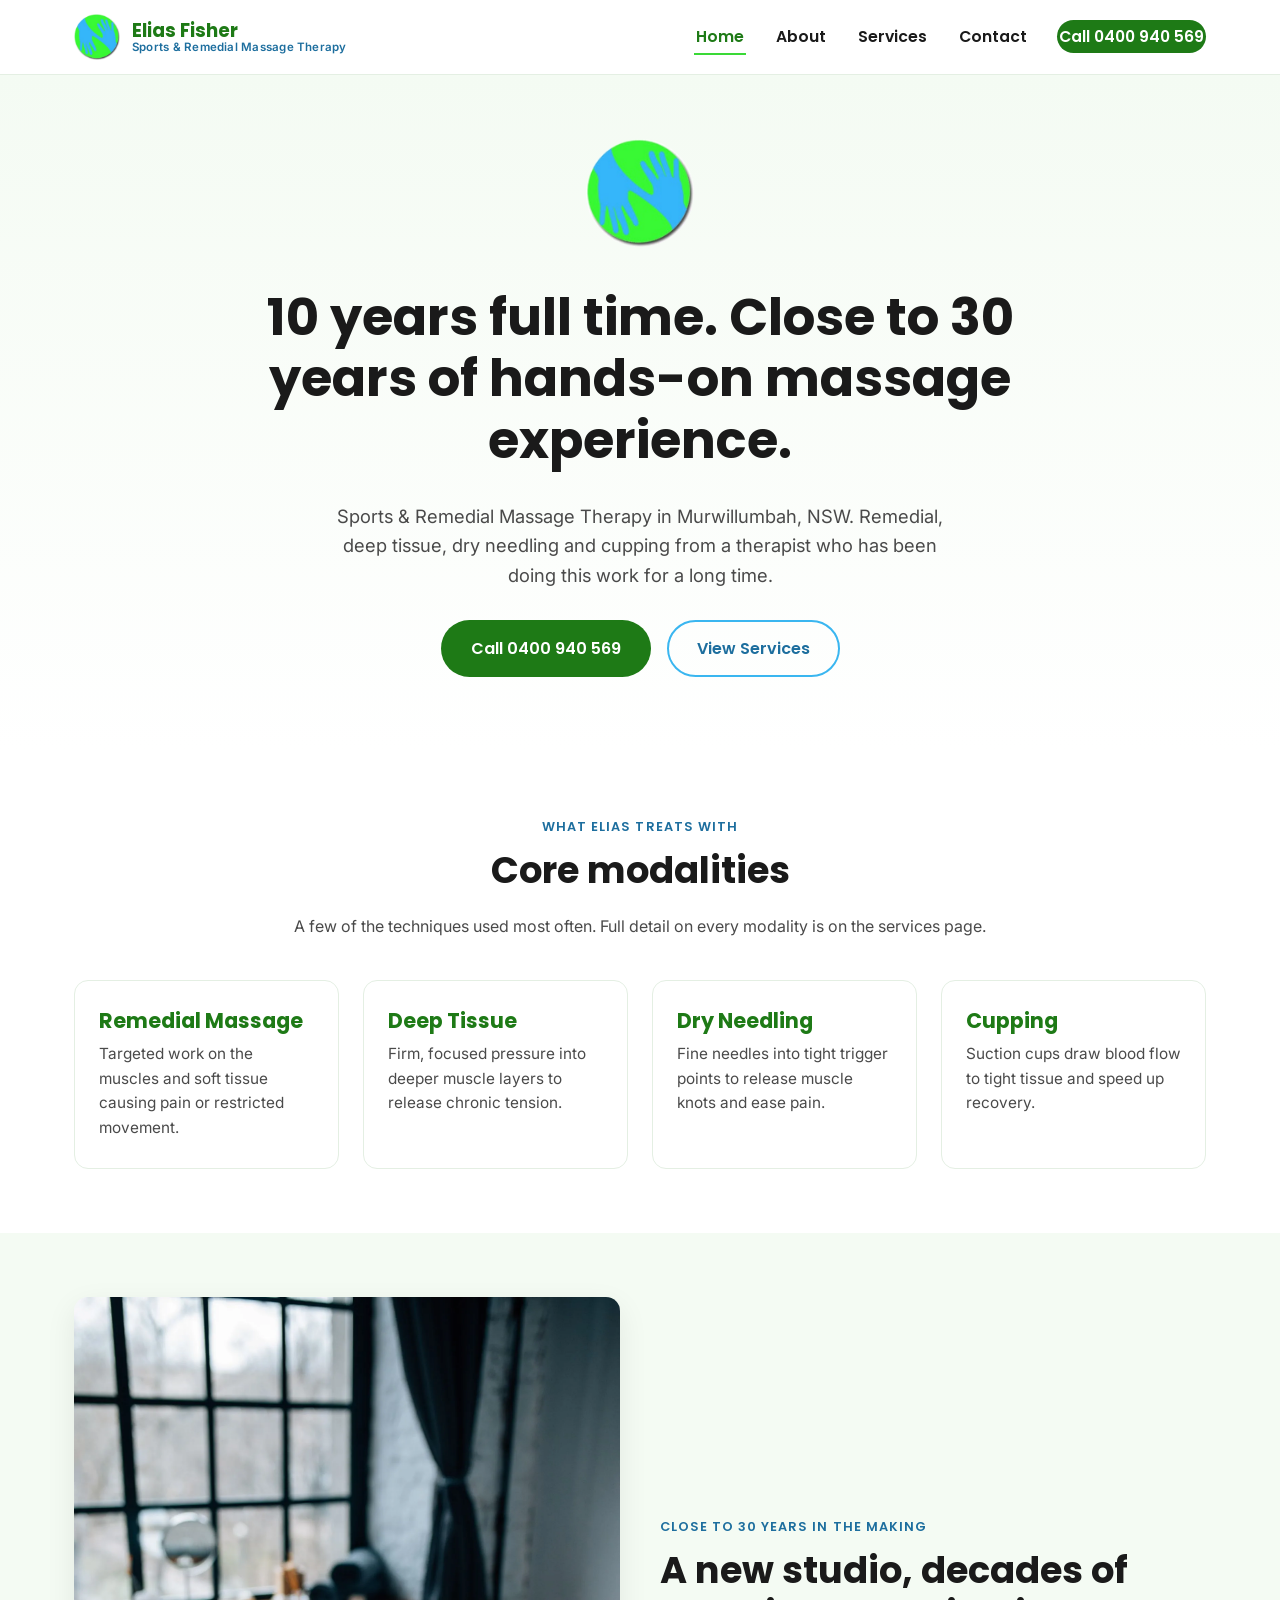
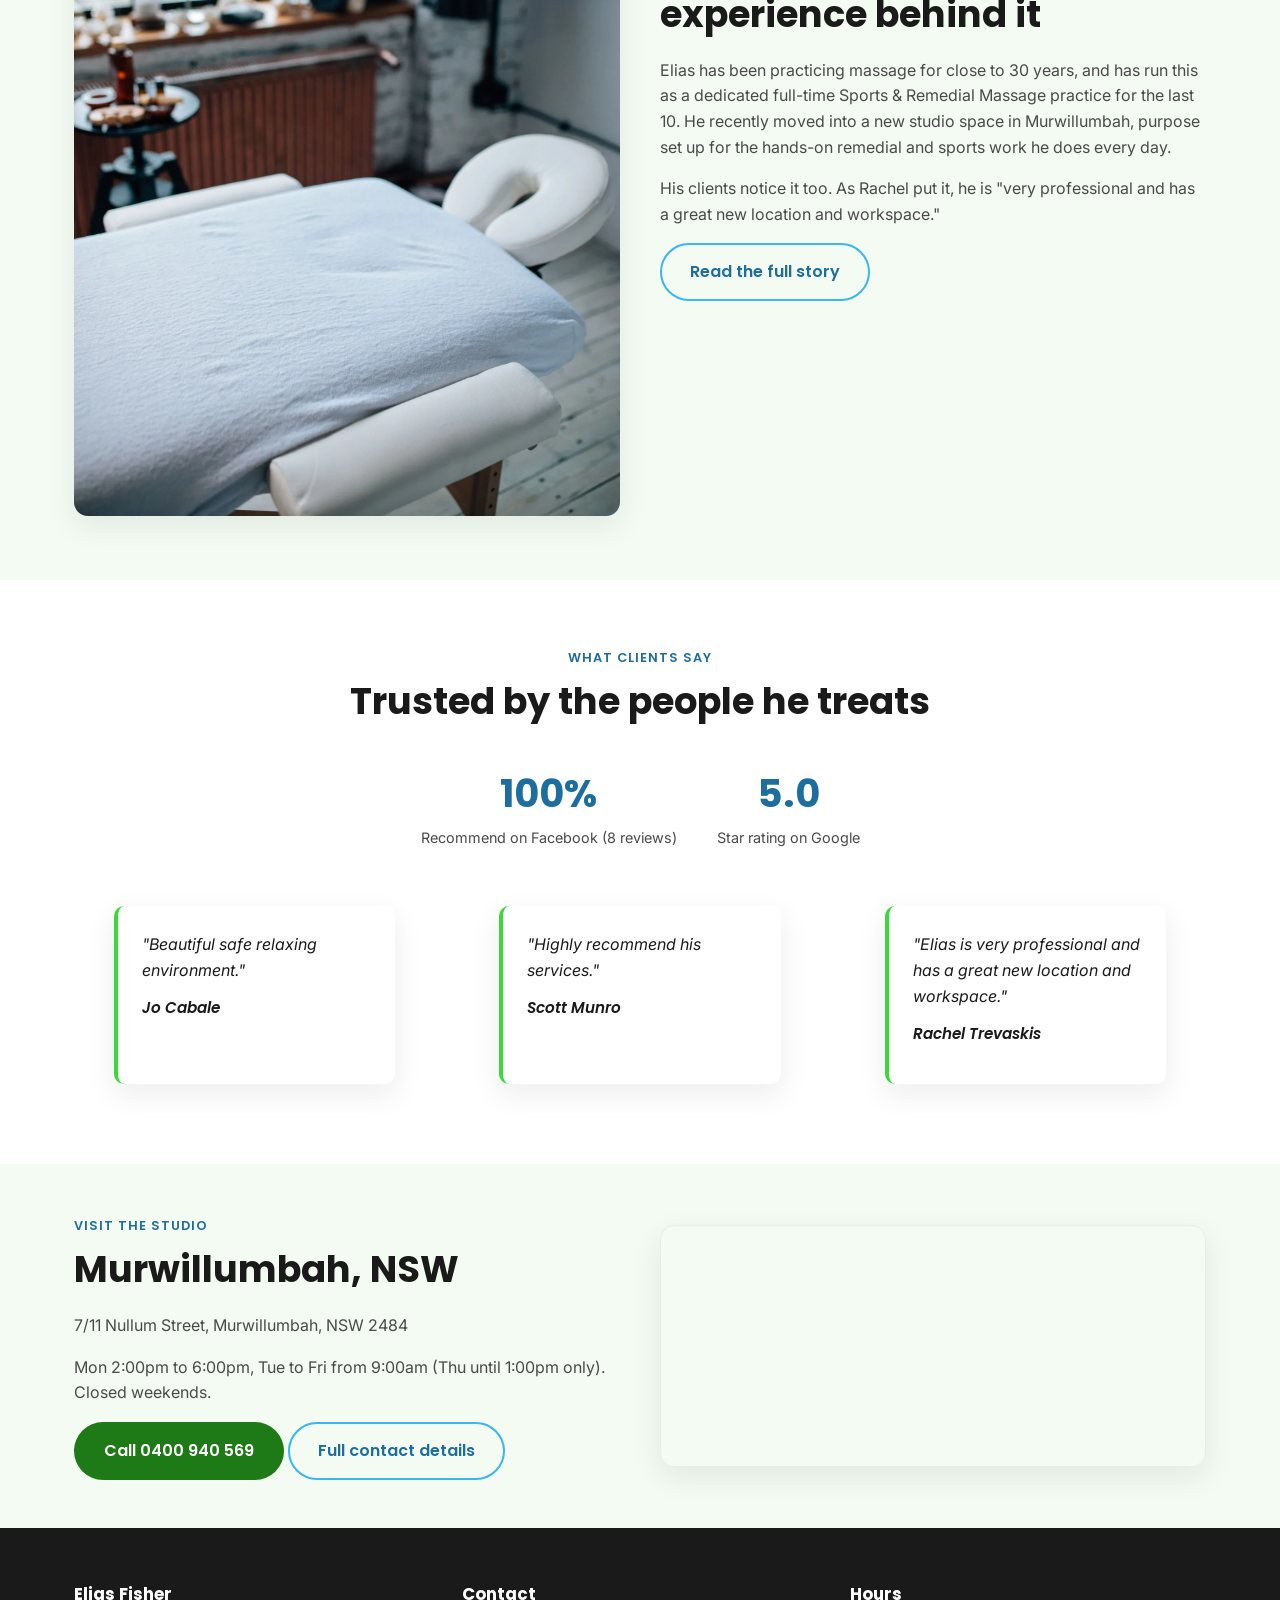
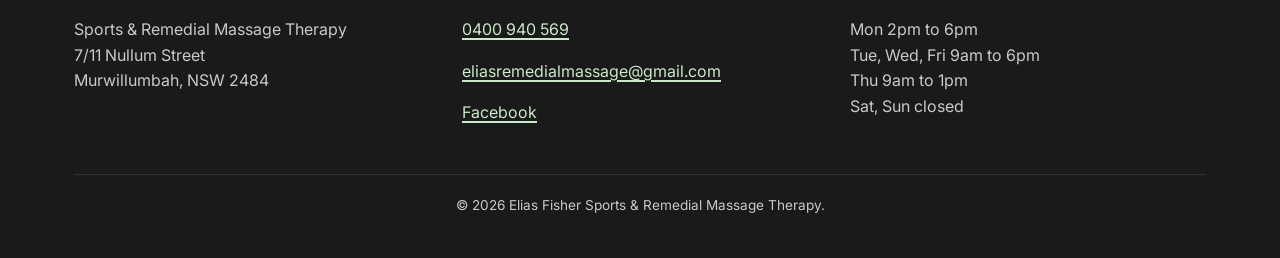
==== index.html @ 3f547693 "Build Elias Fisher Sports & Remedial Massage Therapy website Vanilla HTML/CSS/JS site (no framework," ====
<!DOCTYPE html>
<html lang="en-AU">
<head>
<meta charset="UTF-8">
<meta name="viewport" content="width=device-width, initial-scale=1.0">
<title>Elias Fisher Sports & Remedial Massage Therapy | Murwillumbah NSW</title>
<meta name="description" content="Close to 30 years of massage experience, the last 10 full time in Sports & Remedial Massage. Elias Fisher treats clients from his studio in Murwillumbah, NSW.">
<link rel="icon" href="images/favicon.ico" sizes="any">
<link rel="icon" href="images/logo-icon.png" type="image/png">

<meta property="og:title" content="Elias Fisher Sports & Remedial Massage Therapy">
<meta property="og:description" content="Close to 30 years of massage experience, the last 10 full time in Sports & Remedial Massage. Based in Murwillumbah, NSW.">
<meta property="og:image" content="images/deep-tissue-back-massage.jpg">
<meta property="og:type" content="website">
<meta property="og:locale" content="en_AU">

<link rel="preconnect" href="https://fonts.googleapis.com">
<link rel="preconnect" href="https://fonts.gstatic.com" crossorigin>
<link href="https://fonts.googleapis.com/css2?family=Poppins:wght@500;600;700&family=Inter:wght@400;500;600&display=swap" rel="stylesheet">
<link rel="stylesheet" href="styles.css">
</head>
<body>
<a class="skip-link" href="#main">Skip to main content</a>

<header class="site-header">
  <nav class="nav-bar" aria-label="Primary">
    <a class="brand" href="index.html">
      <img src="images/logo-icon.png" alt="Elias Fisher Sports & Remedial Massage Therapy hands icon" width="46" height="46">
      <span class="brand-text">
        <span class="brand-name">Elias Fisher</span>
        <span class="brand-tagline">Sports &amp; Remedial Massage Therapy</span>
      </span>
    </a>
    <button class="nav-toggle" aria-label="Open menu" aria-expanded="false" aria-controls="primary-menu">
      <span class="nav-toggle-bar"></span>
      <span class="nav-toggle-bar"></span>
      <span class="nav-toggle-bar"></span>
    </button>
    <ul class="nav-menu" id="primary-menu">
      <li><a href="index.html" aria-current="page">Home</a></li>
      <li><a href="about.html">About</a></li>
      <li><a href="services.html">Services</a></li>
      <li><a href="contact.html">Contact</a></li>
      <li><a class="nav-call" href="tel:+61400940569" data-phone-link>Call 0400 940 569</a></li>
    </ul>
  </nav>
</header>

<main id="main">

  <section class="hero">
    <div class="container hero-inner">
      <img class="hero-icon" src="images/logo-icon.png" alt="" width="108" height="108">
      <div>
        <h1>10 years full time. Close to 30 years of hands-on massage experience.</h1>
        <p class="hero-subhead">Sports &amp; Remedial Massage Therapy in Murwillumbah, NSW. Remedial, deep tissue, dry needling and cupping from a therapist who has been doing this work for a long time.</p>
        <div class="hero-actions">
          <a class="btn btn-primary" href="tel:+61400940569" data-phone-link>Call 0400 940 569</a>
          <a class="btn btn-secondary" href="services.html">View Services</a>
        </div>
      </div>
    </div>
  </section>

  <section aria-labelledby="modalities-heading">
    <div class="container">
      <div class="section-header reveal">
        <span class="eyebrow">What Elias treats with</span>
        <h2 id="modalities-heading">Core modalities</h2>
        <p>A few of the techniques used most often. Full detail on every modality is on the services page.</p>
      </div>
      <div class="card-grid">
        <a class="modality-card reveal" href="services.html#remedial-massage">
          <h3>Remedial Massage</h3>
          <p>Targeted work on the muscles and soft tissue causing pain or restricted movement.</p>
        </a>
        <a class="modality-card reveal" href="services.html#deep-tissue">
          <h3>Deep Tissue</h3>
          <p>Firm, focused pressure into deeper muscle layers to release chronic tension.</p>
        </a>
        <a class="modality-card reveal" href="services.html#dry-needling">
          <h3>Dry Needling</h3>
          <p>Fine needles into tight trigger points to release muscle knots and ease pain.</p>
        </a>
        <a class="modality-card reveal" href="services.html#cupping">
          <h3>Cupping</h3>
          <p>Suction cups draw blood flow to tight tissue and speed up recovery.</p>
        </a>
      </div>
    </div>
  </section>

  <section class="section-alt" aria-labelledby="story-heading">
    <div class="container split">
      <div class="split-media reveal">
        <picture>
          <source srcset="images/remedial-massage-studio-treatment-room.webp" type="image/webp">
          <img src="images/remedial-massage-studio-treatment-room.jpg" alt="Calm treatment room set up for a remedial massage session, with a covered massage table and treatment tools nearby" width="1600" height="2400" loading="lazy">
        </picture>
      </div>
      <div class="reveal">
        <span class="eyebrow">Close to 30 years in the making</span>
        <h2 id="story-heading">A new studio, decades of experience behind it</h2>
        <p>Elias has been practicing massage for close to 30 years, and has run this as a dedicated full-time Sports &amp; Remedial Massage practice for the last 10. He recently moved into a new studio space in Murwillumbah, purpose set up for the hands-on remedial and sports work he does every day.</p>
        <p>His clients notice it too. As Rachel put it, he is "very professional and has a great new location and workspace."</p>
        <a class="btn btn-secondary" href="about.html">Read the full story</a>
      </div>
    </div>
  </section>

  <section aria-labelledby="trust-heading">
    <div class="container">
      <div class="section-header reveal">
        <span class="eyebrow">What clients say</span>
        <h2 id="trust-heading">Trusted by the people he treats</h2>
      </div>
      <div class="trust-stats reveal">
        <div>
          <span class="trust-stat-number">100%</span>
          <span class="stat-label">Recommend on Facebook (8 reviews)</span>
        </div>
        <div>
          <span class="trust-stat-number">5.0</span>
          <span class="stat-label">Star rating on Google</span>
        </div>
      </div>
      <div class="quote-grid">
        <blockquote class="quote-card reveal">
          <p>"Beautiful safe relaxing environment."</p>
          <p class="quote-name">Jo Cabale</p>
        </blockquote>
        <blockquote class="quote-card reveal">
          <p>"Highly recommend his services."</p>
          <p class="quote-name">Scott Munro</p>
        </blockquote>
        <blockquote class="quote-card reveal">
          <p>"Elias is very professional and has a great new location and workspace."</p>
          <p class="quote-name">Rachel Trevaskis</p>
        </blockquote>
      </div>
    </div>
  </section>

  <section class="section-alt section-tight" aria-labelledby="visit-heading">
    <div class="container split">
      <div class="reveal">
        <span class="eyebrow">Visit the studio</span>
        <h2 id="visit-heading">Murwillumbah, NSW</h2>
        <p>7/11 Nullum Street, Murwillumbah, NSW 2484</p>
        <p>Mon 2:00pm to 6:00pm, Tue to Fri from 9:00am (Thu until 1:00pm only). Closed weekends.</p>
        <a class="btn btn-primary" href="tel:+61400940569" data-phone-link>Call 0400 940 569</a>
        <a class="btn btn-secondary" href="contact.html">Full contact details</a>
      </div>
      <div class="split-media map-frame-wrap map-small reveal">
        <iframe
          src="https://www.google.com/maps?q=7-11+Nullum+Street,+Murwillumbah,+NSW,+2484&output=embed"
          title="Map showing Elias Fisher Sports & Remedial Massage Therapy studio location"
          loading="lazy"
          referrerpolicy="no-referrer-when-downgrade"></iframe>
      </div>
    </div>
  </section>

</main>

<footer class="site-footer">
  <div class="container">
    <div class="footer-grid">
      <div>
        <h3>Elias Fisher</h3>
        <p>Sports &amp; Remedial Massage Therapy<br>7/11 Nullum Street<br>Murwillumbah, NSW 2484</p>
      </div>
      <div>
        <h3>Contact</h3>
        <p><a href="tel:+61400940569" data-phone-link>0400 940 569</a></p>
        <p><a href="mailto:eliasremedialmassage@gmail.com">eliasremedialmassage@gmail.com</a></p>
        <p><a href="https://www.facebook.com/EliasRemedialMassage" target="_blank" rel="noopener">Facebook</a></p>
      </div>
      <div>
        <h3>Hours</h3>
        <p>Mon 2pm to 6pm<br>Tue, Wed, Fri 9am to 6pm<br>Thu 9am to 1pm<br>Sat, Sun closed</p>
      </div>
    </div>
    <div class="footer-bottom">
      <p>&copy; 2026 Elias Fisher Sports &amp; Remedial Massage Therapy.</p>
    </div>
  </div>
</footer>

<script src="main.js"></script>
</body>
</html>
---- styles.css ----
/* Elias Fisher Sports & Remedial Massage Therapy
   Colors sampled directly from the client's branded graphic (elias fisher.jpg):
   icon blue ~#35B6FA, pattern/headline green ~#3FEB3D. Deep variants are
   darkened for WCAG AA text contrast on white (checked, both pass 4.5:1+). */
:root {
  --green-primary: #3AD936;
  --green-deep: #1E7A16;
  --blue-primary: #3AB6F0;
  --blue-deep: #1D6E9E;
  --white: #FFFFFF;
  --charcoal: #1A1A1A;
  --charcoal-soft: #4A4A4A;
  --border-soft: #E4EFE3;
  --surface-tint: #F4FBF3;

  --font-heading: 'Poppins', sans-serif;
  --font-body: 'Inter', sans-serif;

  --max-width: 1180px;
  --radius: 14px;
  --shadow-soft: 0 10px 30px rgba(26, 26, 26, 0.08);
  --transition-fast: 0.2s ease;
}

*, *::before, *::after {
  box-sizing: border-box;
}

html {
  scroll-behavior: smooth;
}

@media (prefers-reduced-motion: reduce) {
  html {
    scroll-behavior: auto;
  }
  *, *::before, *::after {
    animation-duration: 0.001ms !important;
    animation-iteration-count: 1 !important;
    transition-duration: 0.001ms !important;
    scroll-behavior: auto !important;
  }
}

body {
  margin: 0;
  font-family: var(--font-body);
  color: var(--charcoal);
  background: var(--white);
  line-height: 1.6;
  -webkit-font-smoothing: antialiased;
}

h1, h2, h3, h4 {
  font-family: var(--font-heading);
  line-height: 1.2;
  margin: 0 0 0.6em;
  color: var(--charcoal);
}

h1 { font-size: clamp(2.1rem, 4vw, 3.2rem); }
h2 { font-size: clamp(1.6rem, 3vw, 2.3rem); }
h3 { font-size: 1.3rem; }

p {
  margin: 0 0 1em;
  color: var(--charcoal-soft);
}

a {
  color: var(--blue-deep);
  text-decoration-thickness: 2px;
  text-underline-offset: 3px;
}

a:hover {
  color: var(--green-deep);
}

img {
  max-width: 100%;
  display: block;
}

ul {
  padding-left: 1.2em;
}

.container {
  max-width: var(--max-width);
  margin: 0 auto;
  padding: 0 24px;
}

/* Focus states: never suppressed */
a:focus-visible,
button:focus-visible,
input:focus-visible {
  outline: 3px solid var(--blue-deep);
  outline-offset: 3px;
  border-radius: 4px;
}

/* Skip link */
.skip-link {
  position: absolute;
  left: -999px;
  top: auto;
  background: var(--charcoal);
  color: var(--white);
  padding: 12px 20px;
  z-index: 1000;
  border-radius: 0 0 8px 0;
}

.skip-link:focus {
  left: 0;
  top: 0;
}

/* ---------- Buttons ---------- */
.btn {
  display: inline-flex;
  align-items: center;
  justify-content: center;
  gap: 8px;
  padding: 14px 28px;
  border-radius: 999px;
  font-family: var(--font-heading);
  font-weight: 600;
  font-size: 1rem;
  text-decoration: none;
  border: 2px solid transparent;
  cursor: pointer;
  transition: transform var(--transition-fast), box-shadow var(--transition-fast);
}

.btn:hover {
  transform: translateY(-2px);
  box-shadow: var(--shadow-soft);
}

.btn-primary {
  background: var(--green-deep);
  color: var(--white);
}

.btn-primary:hover {
  color: var(--white);
  background: #196512;
}

.btn-secondary {
  background: transparent;
  color: var(--blue-deep);
  border-color: var(--blue-primary);
}

.btn-secondary:hover {
  color: var(--blue-deep);
  background: rgba(58, 182, 240, 0.1);
}

@media (prefers-reduced-motion: reduce) {
  .btn:hover {
    transform: none;
  }
}

/* ---------- Header / Nav ---------- */
.site-header {
  position: sticky;
  top: 0;
  z-index: 100;
  background: var(--white);
  border-bottom: 1px solid var(--border-soft);
}

.nav-bar {
  display: flex;
  align-items: center;
  justify-content: space-between;
  padding: 14px 24px;
  max-width: var(--max-width);
  margin: 0 auto;
}

.brand {
  display: flex;
  align-items: center;
  gap: 12px;
  text-decoration: none;
}

.brand img {
  width: 46px;
  height: 46px;
}

.brand-text {
  display: flex;
  flex-direction: column;
  line-height: 1.1;
}

.brand-name {
  font-family: var(--font-heading);
  font-weight: 700;
  font-size: 1.15rem;
  color: var(--green-deep);
}

.brand-tagline {
  font-family: var(--font-body);
  font-size: 0.72rem;
  font-weight: 600;
  color: var(--blue-deep);
  letter-spacing: 0.02em;
}

.nav-toggle {
  display: none;
  background: none;
  border: 2px solid var(--border-soft);
  border-radius: 8px;
  padding: 8px 10px;
  cursor: pointer;
}

.nav-toggle-bar {
  display: block;
  width: 24px;
  height: 2px;
  background: var(--charcoal);
  margin: 5px 0;
  transition: transform var(--transition-fast), opacity var(--transition-fast);
}

.nav-toggle[aria-expanded="true"] .nav-toggle-bar:nth-child(1) {
  transform: translateY(7px) rotate(45deg);
}
.nav-toggle[aria-expanded="true"] .nav-toggle-bar:nth-child(2) {
  opacity: 0;
}
.nav-toggle[aria-expanded="true"] .nav-toggle-bar:nth-child(3) {
  transform: translateY(-7px) rotate(-45deg);
}

.nav-menu {
  display: flex;
  align-items: center;
  gap: 28px;
  list-style: none;
  margin: 0;
  padding: 0;
}

.nav-menu a {
  color: var(--charcoal);
  text-decoration: none;
  font-weight: 600;
  font-family: var(--font-heading);
  font-size: 0.98rem;
  padding: 6px 2px;
  border-bottom: 2px solid transparent;
}

.nav-menu a:hover,
.nav-menu a[aria-current="page"] {
  color: var(--green-deep);
  border-bottom-color: var(--green-primary);
}

.nav-call {
  background: var(--green-deep);
  color: var(--white) !important;
  padding: 10px 20px;
  border-radius: 999px;
  border-bottom: none !important;
}

.nav-call:hover {
  background: #196512;
  color: var(--white) !important;
}

@media (max-width: 860px) {
  .nav-toggle {
    display: block;
  }

  .nav-menu {
    position: absolute;
    top: 100%;
    left: 0;
    right: 0;
    background: var(--white);
    flex-direction: column;
    align-items: stretch;
    gap: 0;
    border-bottom: 1px solid var(--border-soft);
    box-shadow: var(--shadow-soft);
    max-height: 0;
    overflow: hidden;
    transition: max-height var(--transition-fast);
  }

  .nav-menu.is-open {
    max-height: 420px;
  }

  .nav-menu li {
    border-top: 1px solid var(--border-soft);
  }

  .nav-menu a {
    display: block;
    padding: 16px 24px;
  }

  .nav-call {
    margin: 16px 24px;
    text-align: center;
  }
}

/* ---------- Hero ---------- */
.hero {
  background: linear-gradient(180deg, var(--surface-tint) 0%, var(--white) 100%);
  padding: 64px 0 72px;
}

.hero-inner {
  display: grid;
  grid-template-columns: 1fr;
  gap: 32px;
  align-items: center;
  text-align: center;
}

.hero-icon {
  width: 108px;
  height: 108px;
  margin: 0 auto 8px;
}

.hero-wordmark {
  font-family: var(--font-heading);
  font-weight: 700;
  line-height: 1.05;
}

.hero-wordmark .word-green {
  color: var(--green-deep);
}

.hero-wordmark .word-blue {
  color: var(--blue-deep);
}

.hero h1 {
  max-width: 780px;
  margin-left: auto;
  margin-right: auto;
}

.hero-subhead {
  font-size: 1.15rem;
  max-width: 620px;
  margin: 0 auto 1.6em;
  color: var(--charcoal-soft);
}

.hero-actions {
  display: flex;
  gap: 16px;
  justify-content: center;
  flex-wrap: wrap;
}

/* ---------- Sections ---------- */
section {
  padding: 64px 0;
}

.section-tight {
  padding: 48px 0;
}

.section-header {
  max-width: 700px;
  margin: 0 auto 40px;
  text-align: center;
}

.section-alt {
  background: var(--surface-tint);
}

/* Scroll reveal */
.reveal {
  opacity: 0;
  transform: translateY(24px);
  transition: opacity 0.6s ease, transform 0.6s ease;
}

.reveal.is-visible {
  opacity: 1;
  transform: translateY(0);
}

@media (prefers-reduced-motion: reduce) {
  .reveal {
    opacity: 1;
    transform: none;
    transition: none;
  }
}

/* ---------- Modality / service strip cards ---------- */
.card-grid {
  display: grid;
  grid-template-columns: repeat(auto-fit, minmax(220px, 1fr));
  gap: 24px;
}

.modality-card {
  background: var(--white);
  border: 1px solid var(--border-soft);
  border-radius: var(--radius);
  padding: 28px 24px;
  text-decoration: none;
  color: var(--charcoal);
  display: block;
  transition: transform var(--transition-fast), box-shadow var(--transition-fast), border-color var(--transition-fast);
}

.modality-card:hover {
  transform: translateY(-4px);
  box-shadow: var(--shadow-soft);
  border-color: var(--green-primary);
  color: var(--charcoal);
}

.modality-card h3 {
  color: var(--green-deep);
  margin-bottom: 0.4em;
}

.modality-card p {
  margin-bottom: 0;
  font-size: 0.96rem;
}

@media (prefers-reduced-motion: reduce) {
  .modality-card:hover {
    transform: none;
  }
}

/* ---------- Story / about split ---------- */
.split {
  display: grid;
  grid-template-columns: 1fr;
  gap: 40px;
  align-items: center;
}

@media (min-width: 860px) {
  .split {
    grid-template-columns: 1fr 1fr;
  }

  .split.split-reverse .split-media {
    order: 2;
  }
}

.split-media img {
  border-radius: var(--radius);
  box-shadow: var(--shadow-soft);
  width: 100%;
  height: auto;
  object-fit: cover;
}

.stat-row {
  display: flex;
  gap: 32px;
  margin: 24px 0;
  flex-wrap: wrap;
}

.stat-row-centered {
  justify-content: center;
}

.section-header-tight {
  margin-bottom: 24px;
}

.mt-lg {
  margin-top: 40px;
}

.stat {
  min-width: 120px;
}

.stat-number {
  font-family: var(--font-heading);
  font-weight: 700;
  font-size: 2.2rem;
  color: var(--green-deep);
  display: block;
}

.stat-label {
  font-size: 0.9rem;
  color: var(--charcoal-soft);
}

/* ---------- Testimonials ---------- */
.trust-stats {
  display: flex;
  gap: 40px;
  justify-content: center;
  flex-wrap: wrap;
  margin-bottom: 40px;
  text-align: center;
}

.trust-stat-number {
  font-family: var(--font-heading);
  font-weight: 700;
  font-size: 2.4rem;
  color: var(--blue-deep);
  display: block;
}

.quote-grid {
  display: grid;
  grid-template-columns: repeat(auto-fit, minmax(260px, 1fr));
  gap: 24px;
}

.quote-card {
  background: var(--white);
  border-left: 4px solid var(--green-primary);
  border-radius: 10px;
  padding: 26px 24px;
  box-shadow: var(--shadow-soft);
}

.quote-card p {
  font-style: italic;
  color: var(--charcoal);
  margin-bottom: 0.8em;
}

.quote-name {
  font-family: var(--font-heading);
  font-weight: 600;
  font-size: 0.95rem;
  color: var(--blue-deep);
}

/* ---------- Service detail blocks (services.html) ---------- */
.service-block {
  border-top: 1px solid var(--border-soft);
  padding: 36px 0;
  scroll-margin-top: 100px;
}

.service-block:first-of-type {
  border-top: none;
}

.condition-list {
  display: grid;
  grid-template-columns: repeat(auto-fit, minmax(200px, 1fr));
  gap: 14px 24px;
  list-style: none;
  padding: 0;
  margin: 24px 0 0;
}

.condition-list li {
  background: var(--white);
  border: 1px solid var(--border-soft);
  border-radius: 10px;
  padding: 14px 18px;
  font-weight: 600;
  color: var(--green-deep);
  font-family: var(--font-heading);
  font-size: 0.95rem;
}

/* ---------- Contact page ---------- */
.contact-grid {
  display: grid;
  grid-template-columns: 1fr;
  gap: 40px;
}

@media (min-width: 860px) {
  .contact-grid {
    grid-template-columns: 1fr 1fr;
  }
}

.contact-detail {
  display: flex;
  gap: 14px;
  margin-bottom: 20px;
  align-items: flex-start;
}

.contact-detail-label {
  font-family: var(--font-heading);
  font-weight: 700;
  color: var(--green-deep);
  min-width: 90px;
}

.hours-table {
  width: 100%;
  border-collapse: collapse;
  margin-top: 12px;
}

.hours-table th,
.hours-table td {
  text-align: left;
  padding: 10px 12px;
  border-bottom: 1px solid var(--border-soft);
  font-size: 0.96rem;
}

.hours-table th {
  font-family: var(--font-heading);
  color: var(--charcoal);
}

.hours-table td.closed {
  color: var(--charcoal-soft);
}

.map-frame-wrap {
  border-radius: var(--radius);
  overflow: hidden;
  box-shadow: var(--shadow-soft);
  border: 1px solid var(--border-soft);
}

.map-frame-wrap iframe {
  width: 100%;
  height: 360px;
  border: 0;
  display: block;
}

.map-frame-wrap.map-small iframe {
  height: 240px;
}

/* ---------- Footer ---------- */
.site-footer {
  background: var(--charcoal);
  color: #E8E8E8;
  padding: 56px 0 28px;
}

.footer-grid {
  display: grid;
  grid-template-columns: 1fr;
  gap: 32px;
  margin-bottom: 32px;
}

@media (min-width: 700px) {
  .footer-grid {
    grid-template-columns: repeat(3, 1fr);
  }
}

.site-footer h3 {
  color: var(--white);
  font-size: 1.05rem;
  margin-bottom: 0.8em;
}

.site-footer a {
  color: #C9E9C7;
}

.site-footer a:hover {
  color: var(--green-primary);
}

.site-footer p {
  color: #C9C9C9;
}

.footer-bottom {
  border-top: 1px solid #333;
  padding-top: 20px;
  font-size: 0.85rem;
  color: #999;
  text-align: center;
}

/* ---------- Utility ---------- */
.text-center {
  text-align: center;
}

.mt-0 { margin-top: 0; }

.eyebrow {
  display: inline-block;
  font-family: var(--font-heading);
  font-weight: 600;
  font-size: 0.8rem;
  letter-spacing: 0.08em;
  text-transform: uppercase;
  color: var(--blue-deep);
  margin-bottom: 0.8em;
}
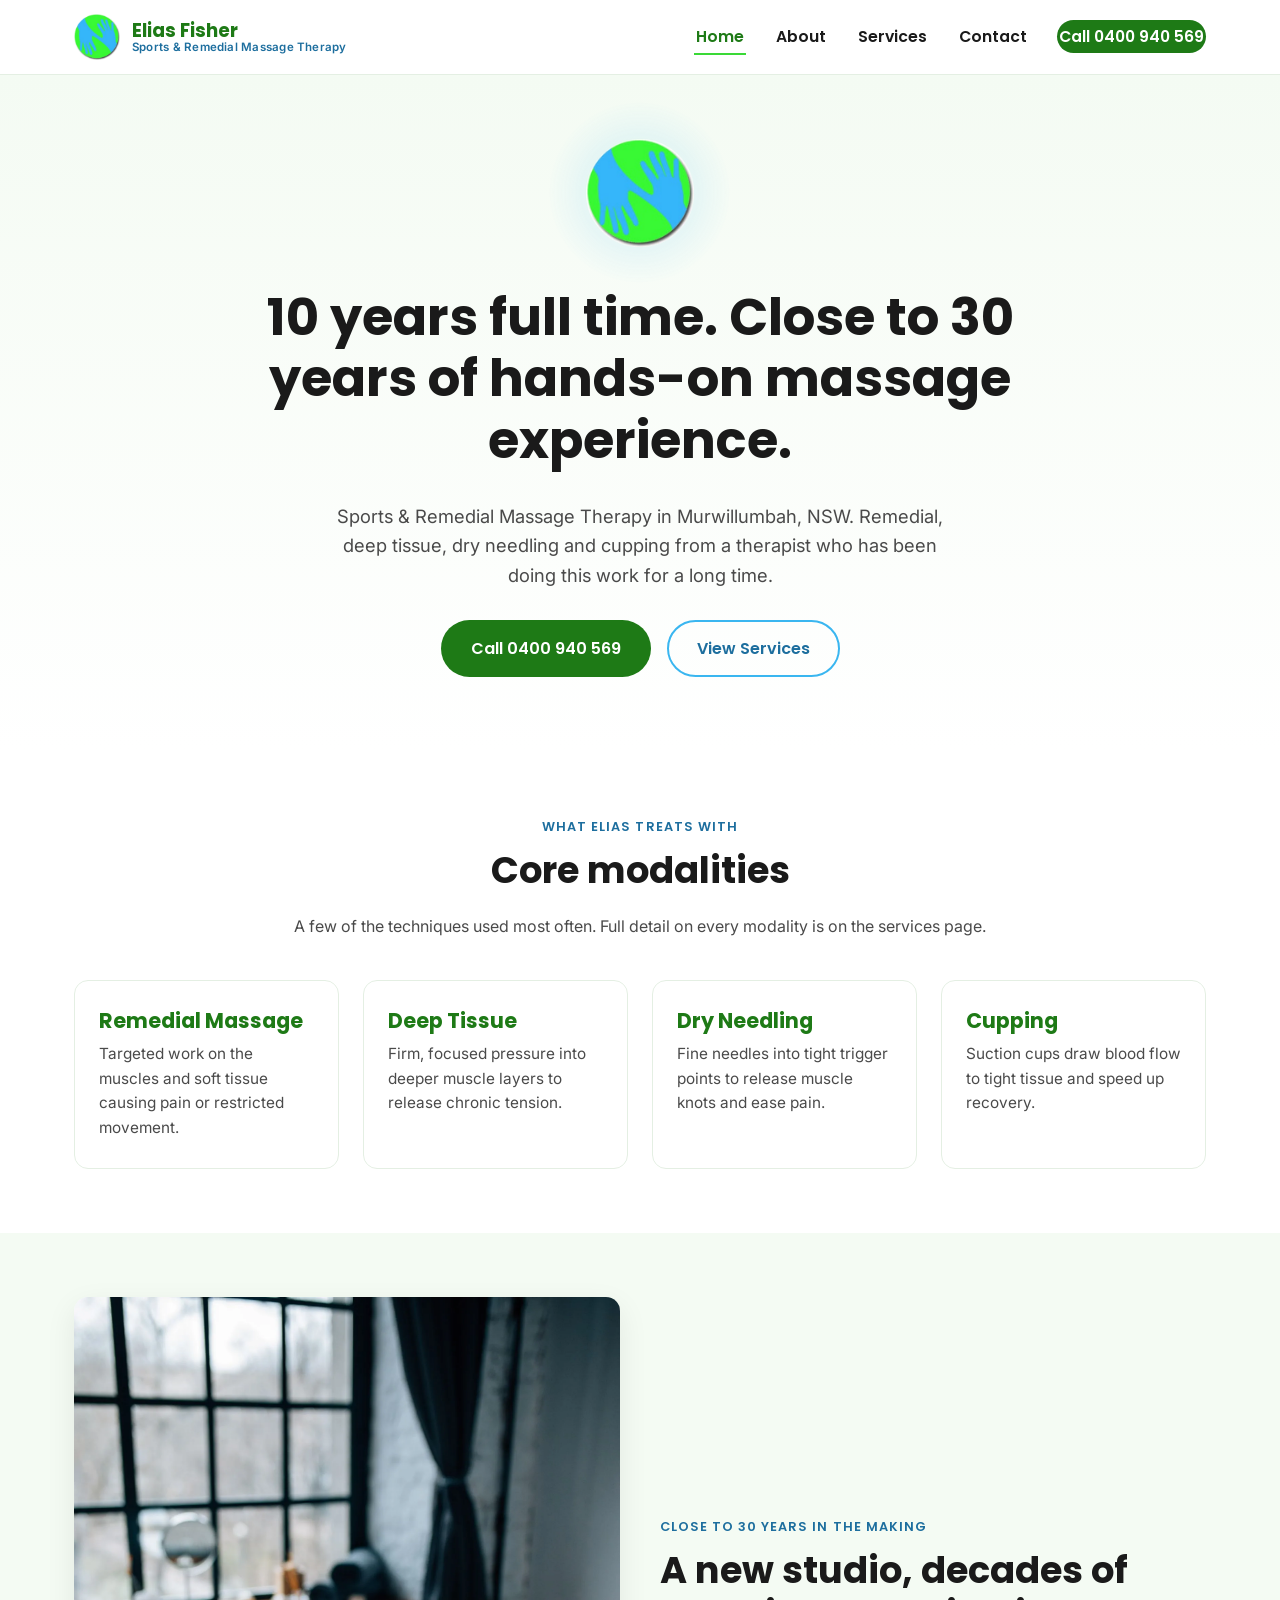
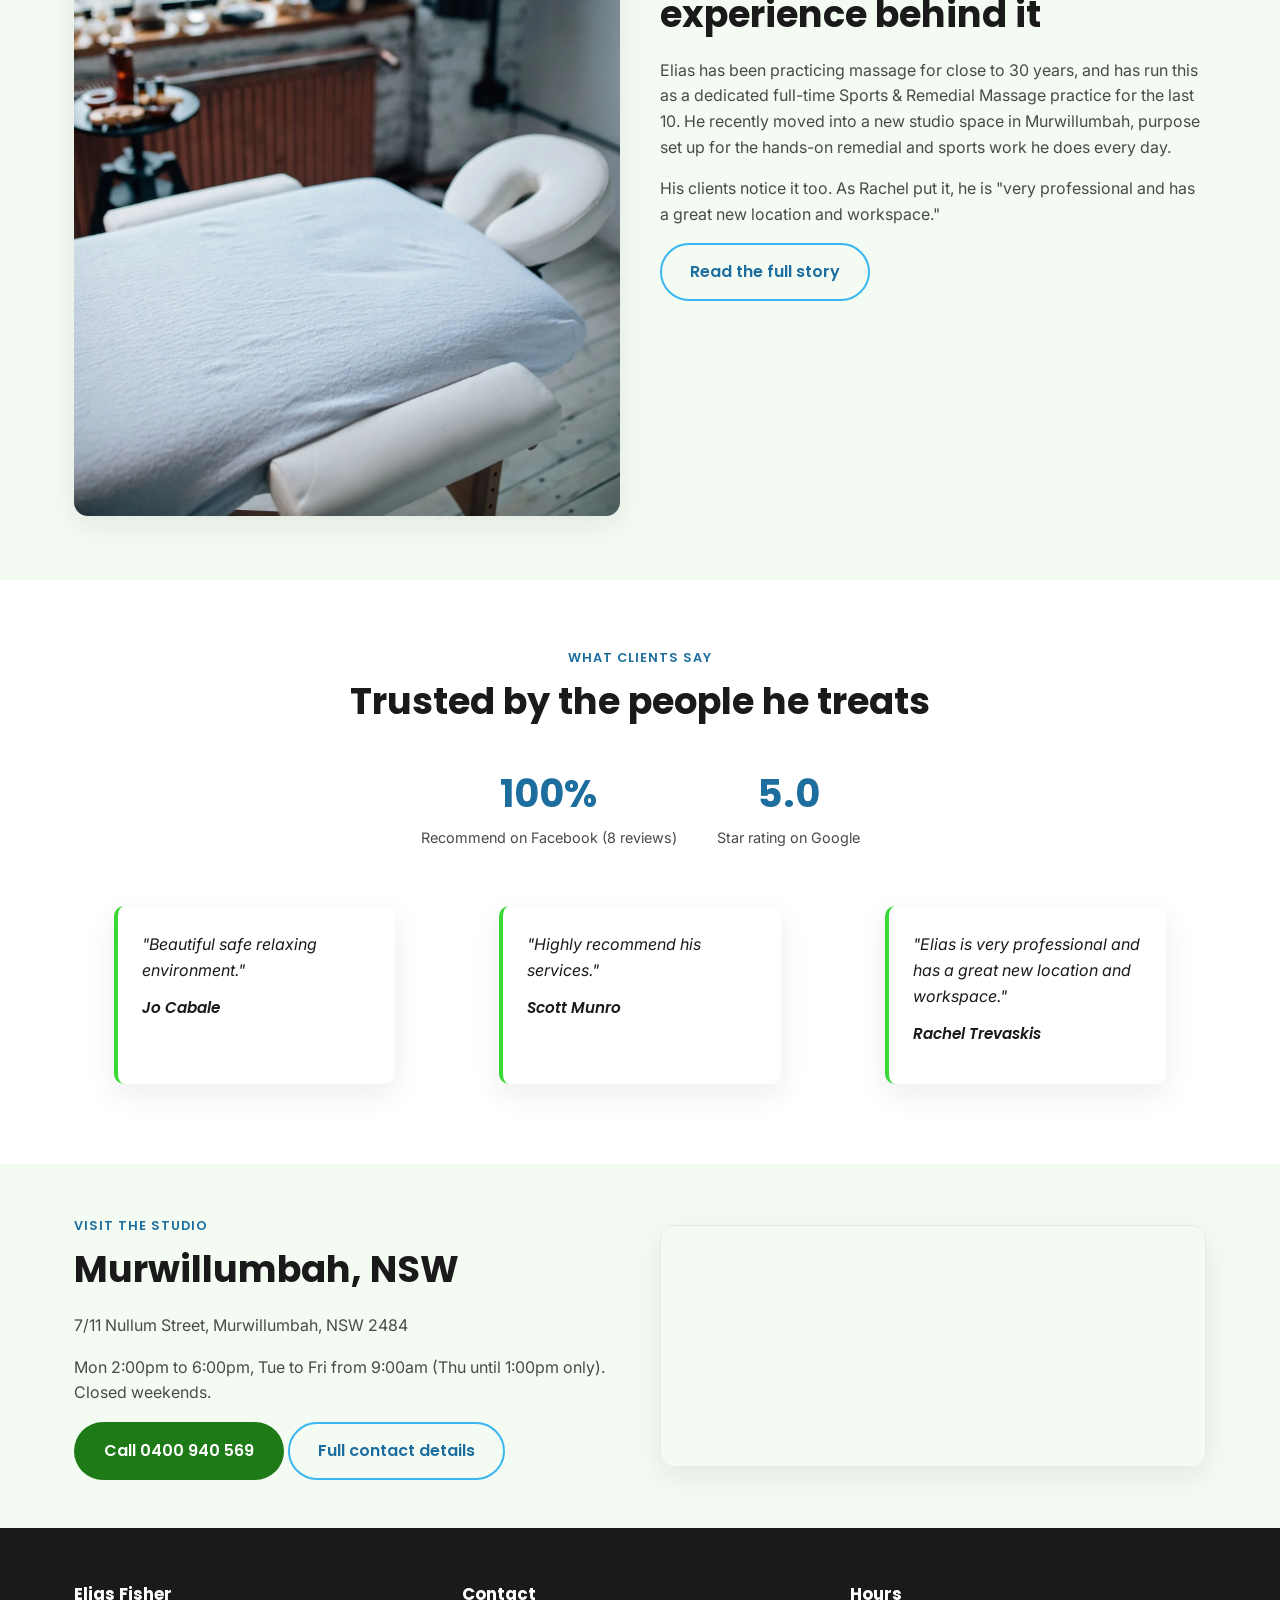
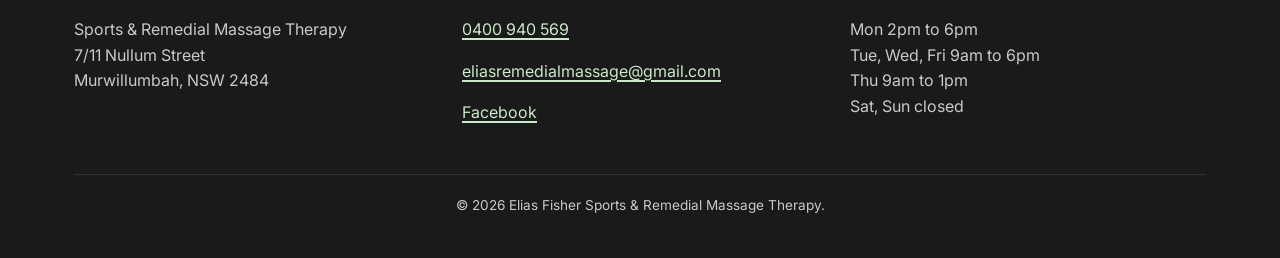
==== commit 680e7f3b: "Add subtle hero entrance animation Icon blooms in with a soft muted halo, then headline, subhead and" ====
--- a/index.html
+++ b/index.html
@@ -50,7 +50,10 @@
 
   <section class="hero">
     <div class="container hero-inner">
-      <img class="hero-icon" src="images/logo-icon.png" alt="" width="108" height="108">
+      <div class="hero-icon-wrap">
+        <span class="hero-halo" aria-hidden="true"></span>
+        <img class="hero-icon" src="images/logo-icon.png" alt="" width="108" height="108">
+      </div>
       <div>
         <h1>10 years full time. Close to 30 years of hands-on massage experience.</h1>
         <p class="hero-subhead">Sports &amp; Remedial Massage Therapy in Murwillumbah, NSW. Remedial, deep tissue, dry needling and cupping from a therapist who has been doing this work for a long time.</p>
--- a/styles.css
+++ b/styles.css
@@ -338,10 +338,87 @@
   text-align: center;
 }
 
-.hero-icon {
+.hero-icon-wrap {
+  position: relative;
   width: 108px;
   height: 108px;
   margin: 0 auto 8px;
+}
+
+.hero-halo {
+  position: absolute;
+  inset: -34%;
+  border-radius: 50%;
+  background: radial-gradient(circle, rgba(58, 217, 54, 0.16) 0%, rgba(58, 182, 240, 0.12) 45%, rgba(58, 182, 240, 0) 72%);
+  opacity: 0;
+  transform: scale(0.6);
+  animation: haloBloom 1.8s cubic-bezier(0.22, 1, 0.36, 1) forwards;
+  animation-delay: 0.1s;
+}
+
+.hero-icon {
+  position: relative;
+  z-index: 1;
+  width: 108px;
+  height: 108px;
+  margin: 0;
+  opacity: 0;
+  transform: translateY(14px) scale(0.92);
+  animation: heroIconIn 0.9s cubic-bezier(0.22, 1, 0.36, 1) forwards;
+  animation-delay: 0.15s;
+}
+
+.hero h1 {
+  opacity: 0;
+  transform: translateY(18px);
+  animation: heroFadeUp 0.8s cubic-bezier(0.22, 1, 0.36, 1) forwards;
+  animation-delay: 0.4s;
+}
+
+.hero-subhead {
+  opacity: 0;
+  transform: translateY(18px);
+  animation: heroFadeUp 0.8s cubic-bezier(0.22, 1, 0.36, 1) forwards;
+  animation-delay: 0.58s;
+}
+
+.hero-actions {
+  opacity: 0;
+  transform: translateY(18px);
+  animation: heroFadeUp 0.8s cubic-bezier(0.22, 1, 0.36, 1) forwards;
+  animation-delay: 0.76s;
+}
+
+@keyframes heroFadeUp {
+  to {
+    opacity: 1;
+    transform: translateY(0);
+  }
+}
+
+@keyframes heroIconIn {
+  to {
+    opacity: 1;
+    transform: translateY(0) scale(1);
+  }
+}
+
+@keyframes haloBloom {
+  0% { opacity: 0; transform: scale(0.6); }
+  55% { opacity: 1; transform: scale(1.08); }
+  100% { opacity: 0.7; transform: scale(1); }
+}
+
+@media (prefers-reduced-motion: reduce) {
+  .hero-halo,
+  .hero-icon,
+  .hero h1,
+  .hero-subhead,
+  .hero-actions {
+    animation: none;
+    opacity: 1;
+    transform: none;
+  }
 }
 
 .hero-wordmark {
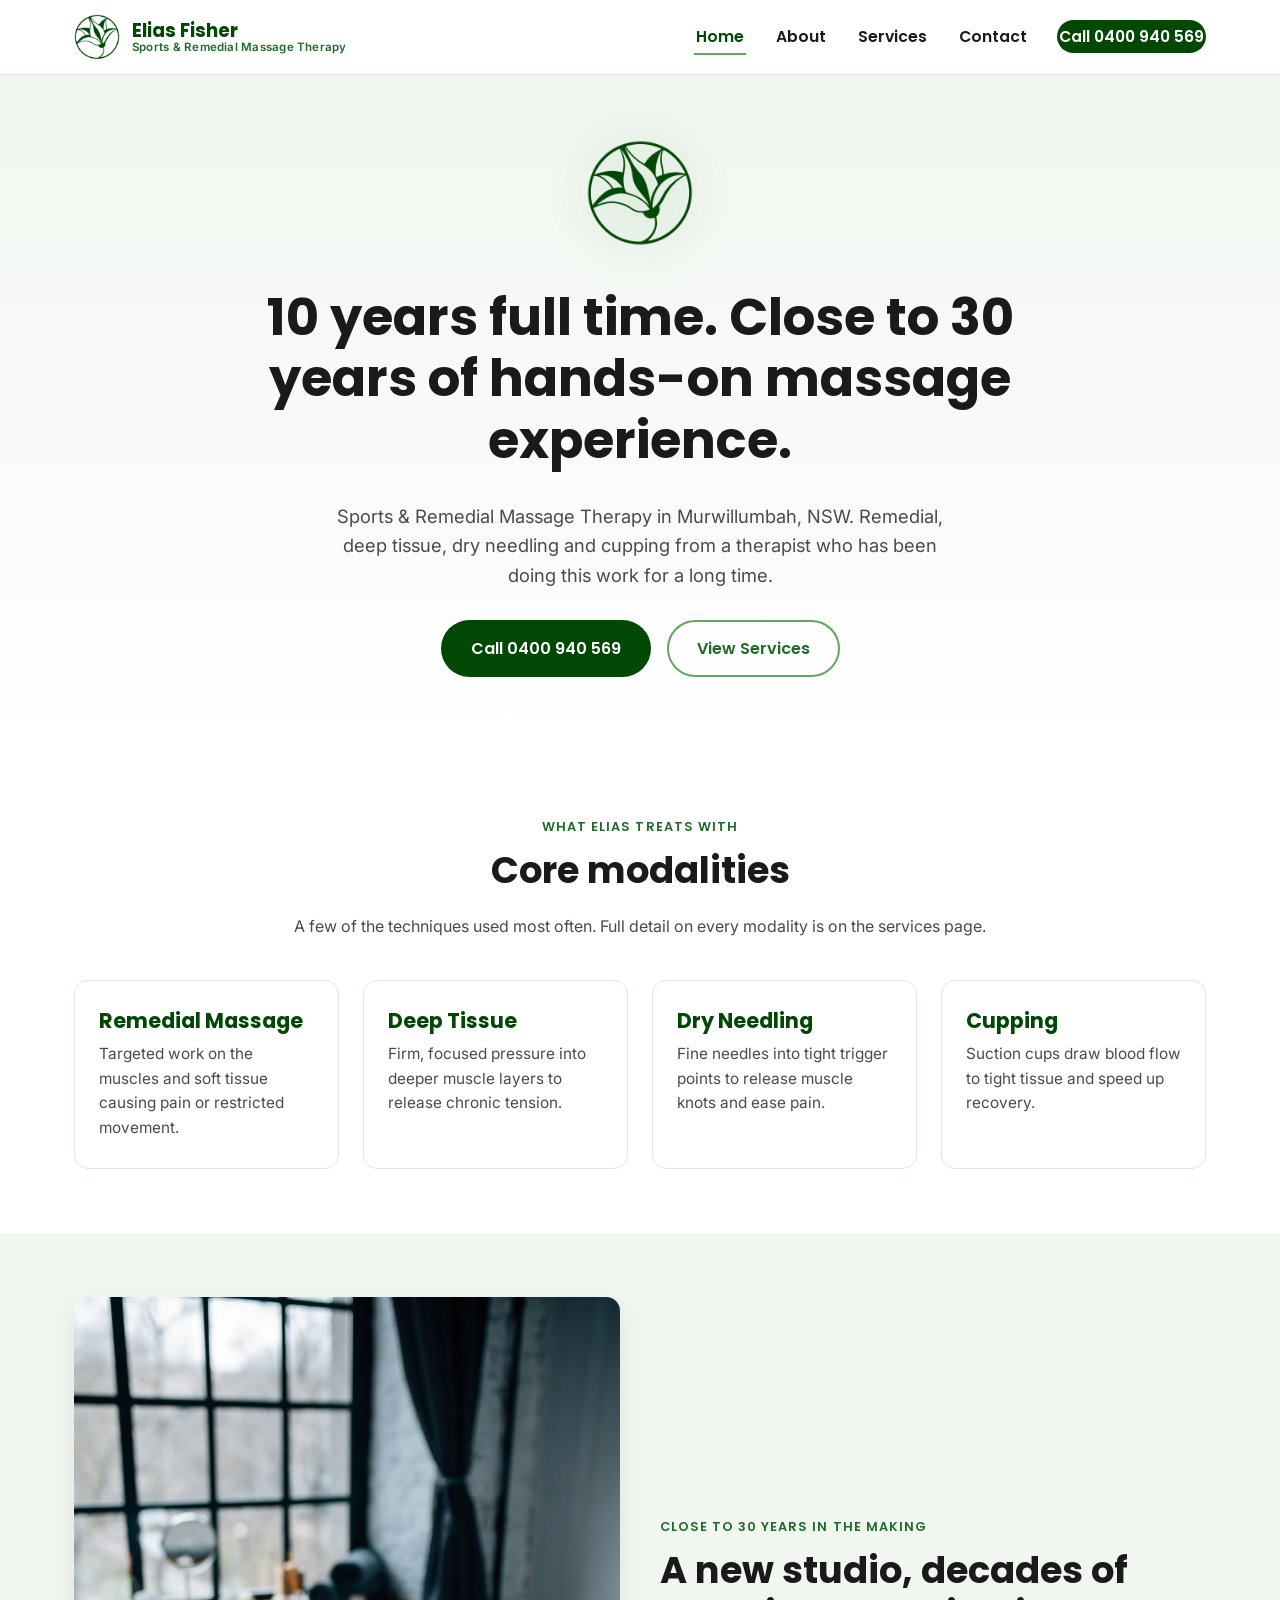
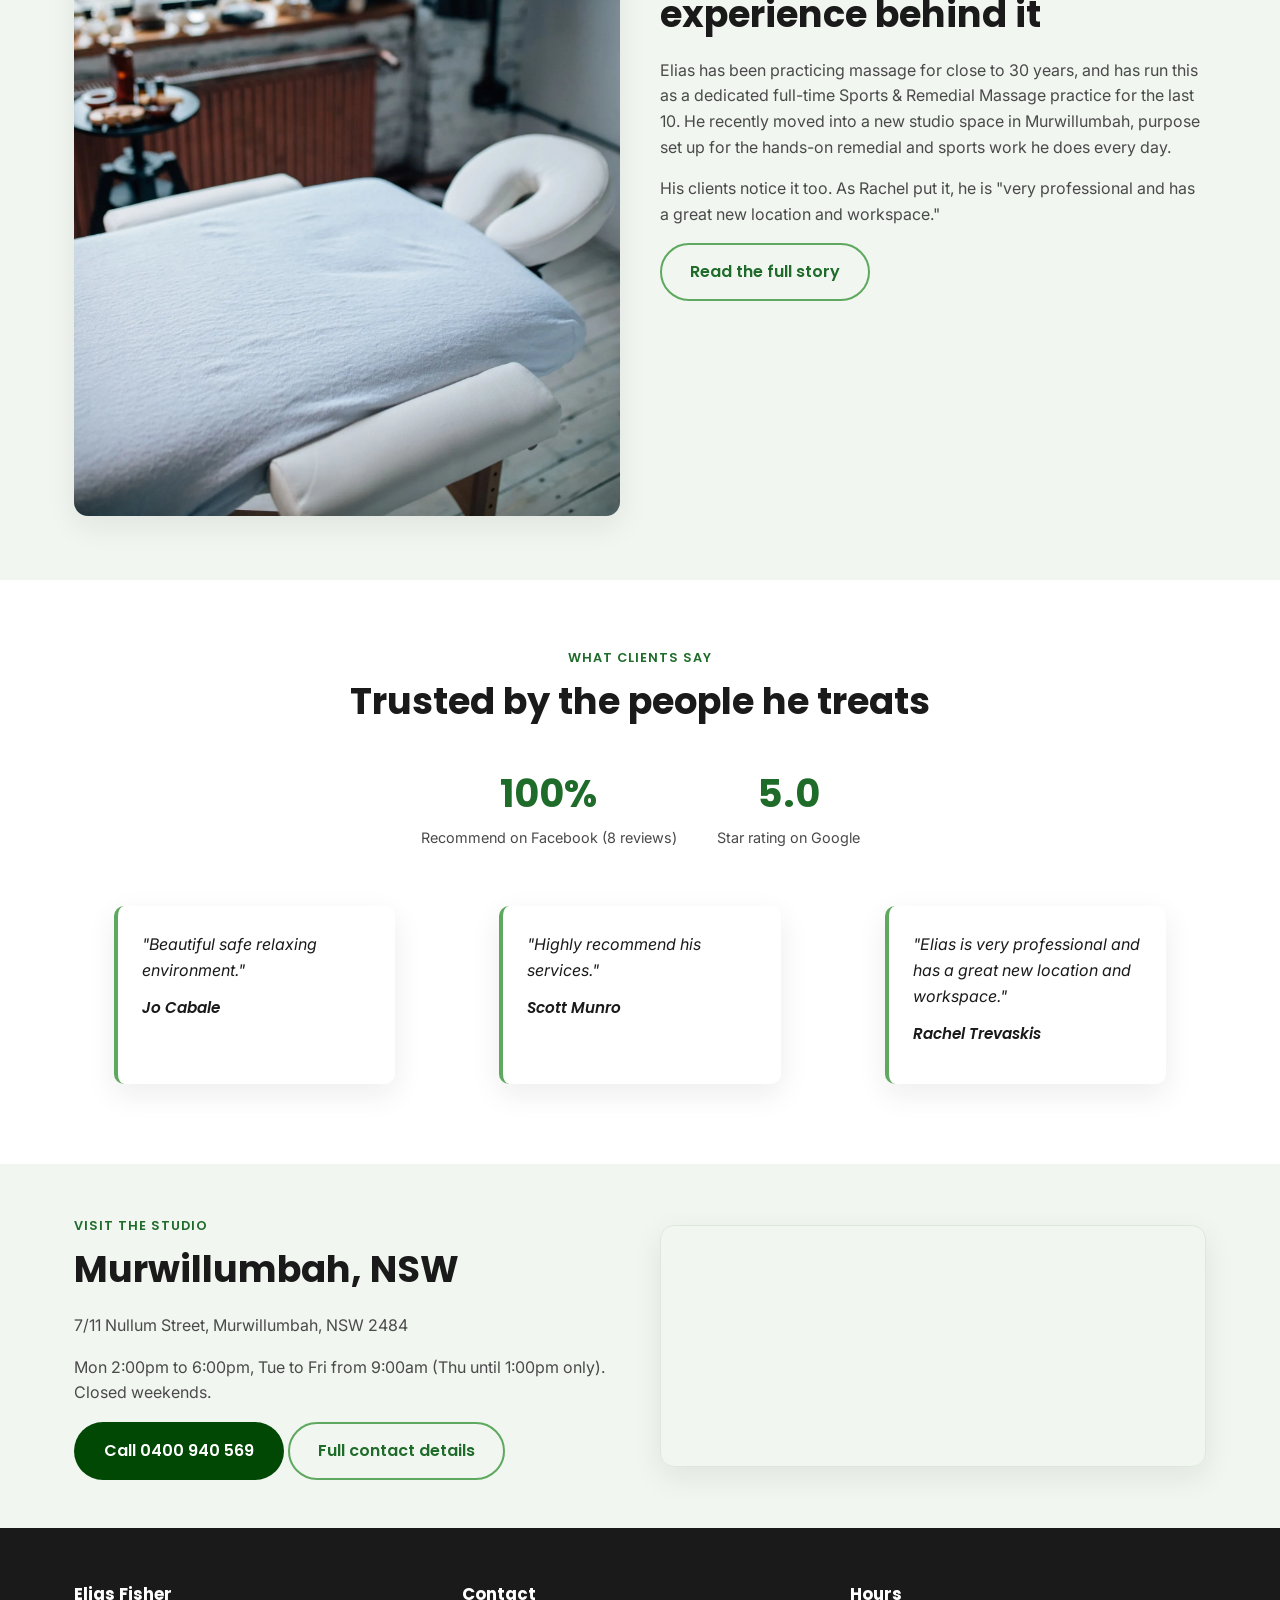
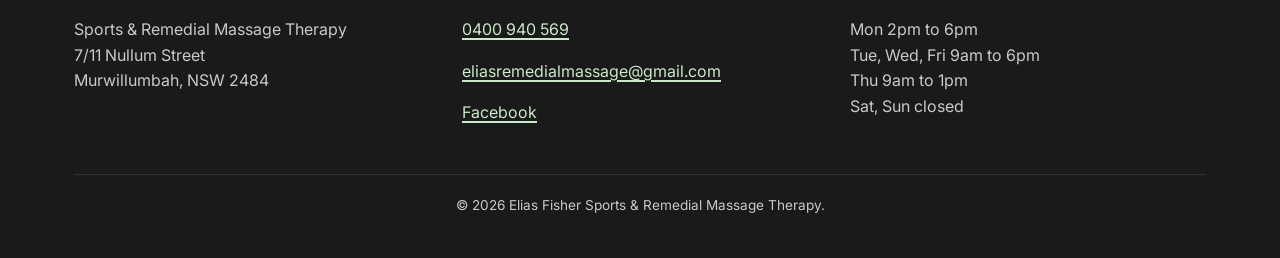
==== commit ea8fc069: "Swap in new leaf logo and re-theme site to its forest green Logo replaced (transparent PNG/WebP, fav" ====
--- a/index.html
+++ b/index.html
@@ -25,7 +25,7 @@
 <header class="site-header">
   <nav class="nav-bar" aria-label="Primary">
     <a class="brand" href="index.html">
-      <img src="images/logo-icon.png" alt="Elias Fisher Sports & Remedial Massage Therapy hands icon" width="46" height="46">
+      <img src="images/logo-icon.png" alt="Elias Fisher Sports & Remedial Massage Therapy logo, a green leaf inside a circle" width="46" height="46">
       <span class="brand-text">
         <span class="brand-name">Elias Fisher</span>
         <span class="brand-tagline">Sports &amp; Remedial Massage Therapy</span>
--- a/styles.css
+++ b/styles.css
@@ -1,17 +1,16 @@
 /* Elias Fisher Sports & Remedial Massage Therapy
-   Colors sampled directly from the client's branded graphic (elias fisher.jpg):
-   icon blue ~#35B6FA, pattern/headline green ~#3FEB3D. Deep variants are
-   darkened for WCAG AA text contrast on white (checked, both pass 4.5:1+). */
+   Palette taken from the client's logo: deep forest green #024805 (sampled
+   from logo file). Mid green and tints are derived from it; all text pairs
+   pass WCAG AA on white. */
 :root {
-  --green-primary: #3AD936;
-  --green-deep: #1E7A16;
-  --blue-primary: #3AB6F0;
-  --blue-deep: #1D6E9E;
+  --green-primary: #5FA85F;
+  --green-mid: #1F6B2A;
+  --green-deep: #024805;
   --white: #FFFFFF;
   --charcoal: #1A1A1A;
   --charcoal-soft: #4A4A4A;
-  --border-soft: #E4EFE3;
-  --surface-tint: #F4FBF3;
+  --border-soft: #DCE8DA;
+  --surface-tint: #F1F6F0;
 
   --font-heading: 'Poppins', sans-serif;
   --font-body: 'Inter', sans-serif;
@@ -68,7 +67,7 @@
 }
 
 a {
-  color: var(--blue-deep);
+  color: var(--green-mid);
   text-decoration-thickness: 2px;
   text-underline-offset: 3px;
 }
@@ -96,7 +95,7 @@
 a:focus-visible,
 button:focus-visible,
 input:focus-visible {
-  outline: 3px solid var(--blue-deep);
+  outline: 3px solid var(--green-mid);
   outline-offset: 3px;
   border-radius: 4px;
 }
@@ -147,18 +146,18 @@
 
 .btn-primary:hover {
   color: var(--white);
-  background: #196512;
+  background: #013803;
 }
 
 .btn-secondary {
   background: transparent;
-  color: var(--blue-deep);
-  border-color: var(--blue-primary);
+  color: var(--green-mid);
+  border-color: var(--green-primary);
 }
 
 .btn-secondary:hover {
-  color: var(--blue-deep);
-  background: rgba(58, 182, 240, 0.1);
+  color: var(--green-mid);
+  background: rgba(2, 72, 5, 0.06);
 }
 
 @media (prefers-reduced-motion: reduce) {
@@ -214,7 +213,7 @@
   font-family: var(--font-body);
   font-size: 0.72rem;
   font-weight: 600;
-  color: var(--blue-deep);
+  color: var(--green-mid);
   letter-spacing: 0.02em;
 }
 
@@ -280,7 +279,7 @@
 }
 
 .nav-call:hover {
-  background: #196512;
+  background: #013803;
   color: var(--white) !important;
 }
 
@@ -349,7 +348,7 @@
   position: absolute;
   inset: -34%;
   border-radius: 50%;
-  background: radial-gradient(circle, rgba(58, 217, 54, 0.16) 0%, rgba(58, 182, 240, 0.12) 45%, rgba(58, 182, 240, 0) 72%);
+  background: radial-gradient(circle, rgba(95, 168, 95, 0.18) 0%, rgba(95, 168, 95, 0.08) 45%, rgba(95, 168, 95, 0) 72%);
   opacity: 0;
   transform: scale(0.6);
   animation: haloBloom 1.8s cubic-bezier(0.22, 1, 0.36, 1) forwards;
@@ -421,20 +420,6 @@
   }
 }
 
-.hero-wordmark {
-  font-family: var(--font-heading);
-  font-weight: 700;
-  line-height: 1.05;
-}
-
-.hero-wordmark .word-green {
-  color: var(--green-deep);
-}
-
-.hero-wordmark .word-blue {
-  color: var(--blue-deep);
-}
-
 .hero h1 {
   max-width: 780px;
   margin-left: auto;
@@ -611,7 +596,7 @@
   font-family: var(--font-heading);
   font-weight: 700;
   font-size: 2.4rem;
-  color: var(--blue-deep);
+  color: var(--green-mid);
   display: block;
 }
 
@@ -639,7 +624,7 @@
   font-family: var(--font-heading);
   font-weight: 600;
   font-size: 0.95rem;
-  color: var(--blue-deep);
+  color: var(--green-mid);
 }
 
 /* ---------- Service detail blocks (services.html) ---------- */
@@ -801,6 +786,6 @@
   font-size: 0.8rem;
   letter-spacing: 0.08em;
   text-transform: uppercase;
-  color: var(--blue-deep);
+  color: var(--green-mid);
   margin-bottom: 0.8em;
 }
